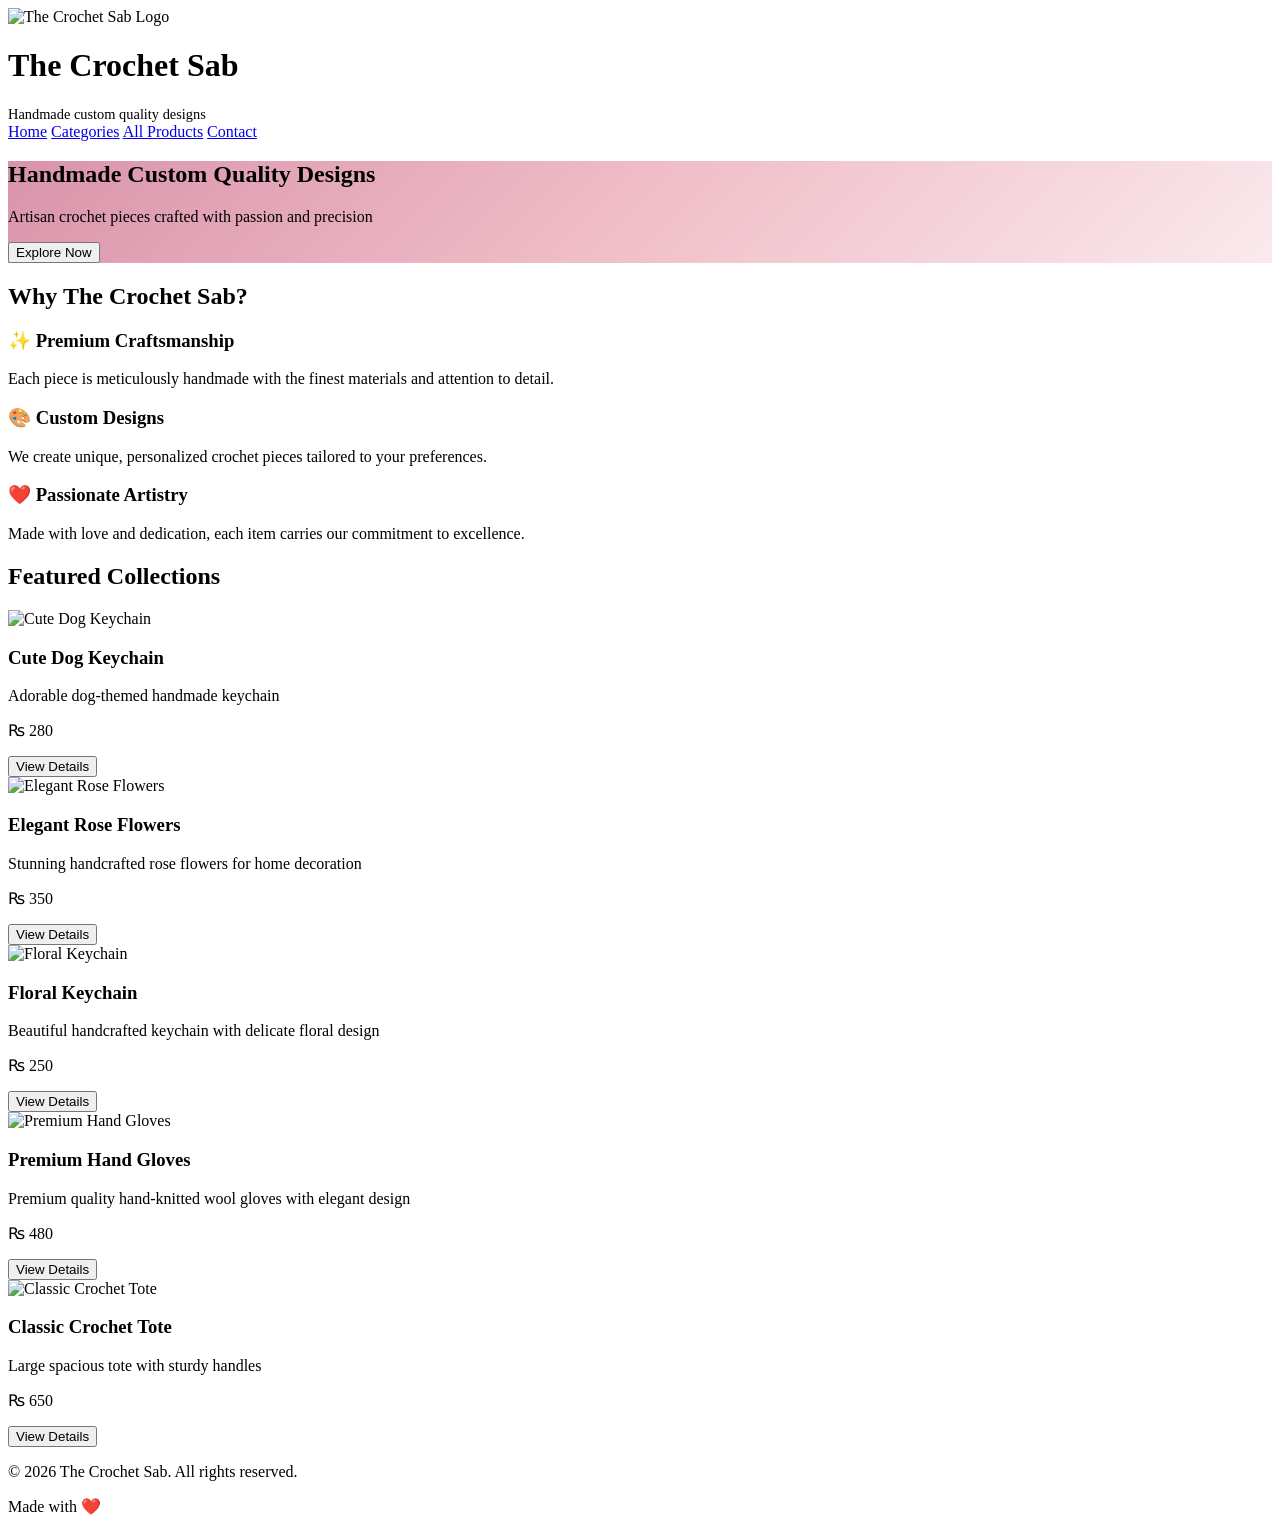
==== index.html @ 87592395 "Add files via upload" ====
<!DOCTYPE html>
<html lang="en">
<head>
  <meta charset="UTF-8">
  <meta name="viewport" content="width=device-width, initial-scale=1.0">
  <title>The Crochet Sab - Handmade Custom Quality Designs</title>
  <link rel="stylesheet" href="css/style.css">
</head>
<body>
  <header>
    <div class="header-container">
      <div class="brand">
        <img src="images/logo/Logo2.png" alt="The Crochet Sab Logo" class="logo">
        <div>
          <h1>The Crochet Sab</h1>
          <p style="color: var(--white); font-size: 0.9em; margin: 0;">Handmade custom quality designs</p>
        </div>
      </div>
      <nav>
        <a href="index.html" class="active">Home</a>
        <a href="categories.html">Categories</a>
        <a href="products.html">All Products</a>
        <a href="contact.html">Contact</a>
      </nav>
    </div>
  </header>

  <section class="hero" style="background: linear-gradient(135deg, rgba(197, 90, 125, 0.65) 0%, rgba(232, 155, 171, 0.65) 50%, rgba(245, 212, 220, 0.5) 100%), url('images/banners/hero-banner.png') center/cover; background-size: cover; background-position: center;">
    <h2>Handmade Custom Quality Designs</h2>
    <p>Artisan crochet pieces crafted with passion and precision</p>
    <button class="cta-button">Explore Now</button>
  </section>

  <section class="about">
    <h2>Why The Crochet Sab?</h2>
    <div class="about-content">
      <div class="about-item">
        <h3>✨ Premium Craftsmanship</h3>
        <p>Each piece is meticulously handmade with the finest materials and attention to detail.</p>
      </div>
      <div class="about-item">
        <h3>🎨 Custom Designs</h3>
        <p>We create unique, personalized crochet pieces tailored to your preferences.</p>
      </div>
      <div class="about-item">
        <h3>❤️ Passionate Artistry</h3>
        <p>Made with love and dedication, each item carries our commitment to excellence.</p>
      </div>
    </div>
  </section>

  <section class="products-section">
    <h2 class="section-title">Featured Collections</h2>
    <div class="product-grid">
      <div class="product">
        <div class="product-image">
          <img src="images/keychains/Keychain 1 Dog (1).png" alt="Cute Dog Keychain">
        </div>
        <div class="product-info">
          <h3>Cute Dog Keychain</h3>
          <p class="product-description">Adorable dog-themed handmade keychain</p>
          <p class="price">₨ 280</p>
          <button class="buy-button">View Details</button>
        </div>
      </div>

      <div class="product">
        <div class="product-image">
          <img src="images/home-decor/Floral Rose Gifts (1).png" alt="Elegant Rose Flowers">
        </div>
        <div class="product-info">
          <h3>Elegant Rose Flowers</h3>
          <p class="product-description">Stunning handcrafted rose flowers for home decoration</p>
          <p class="price">₨ 350</p>
          <button class="buy-button">View Details</button>
        </div>
      </div>

      <div class="product">
        <div class="product-image">
          <img src="images/keychains/Floral Keychain Logo.png" alt="Floral Keychain">
        </div>
        <div class="product-info">
          <h3>Floral Keychain</h3>
          <p class="product-description">Beautiful handcrafted keychain with delicate floral design</p>
          <p class="price">₨ 250</p>
          <button class="buy-button">View Details</button>
        </div>
      </div>

      <div class="product">
        <div class="product-image">
          <img src="images/wearables/Hand Gloves 1 (1).png" alt="Premium Hand Gloves">
        </div>
        <div class="product-info">
          <h3>Premium Hand Gloves</h3>
          <p class="product-description">Premium quality hand-knitted wool gloves with elegant design</p>
          <p class="price">₨ 480</p>
          <button class="buy-button">View Details</button>
        </div>
      </div>

      <div class="product">
        <div class="product-image">
          <img src="images/products/[Artistly Design]-019cb466-c0dc-7245-b381-0149d556fff7.png" alt="Classic Crochet Tote">
        </div>
        <div class="product-info">
          <h3>Classic Crochet Tote</h3>
          <p class="product-description">Large spacious tote with sturdy handles</p>
          <p class="price">₨ 650</p>
          <button class="buy-button">View Details</button>
        </div>
      </div>
    </div>
  </section>

  <footer>
    <p>&copy; 2026 The Crochet Sab. All rights reserved.</p>
    <p>Made with ❤️</p>
  </footer>

  <script>
    document.querySelector('.cta-button').addEventListener('click', function() {
      window.location.href = 'categories.html';
    });

    document.querySelectorAll('.buy-button').forEach(button => {
      button.addEventListener('click', function() {
        const productName = this.parentElement.querySelector('h3').textContent;
        window.location.href = 'product-detail.html?product=' + productName.replace(/\s+/g, '-').toLowerCase();
      });
    });
  </script>
</body>
</html>
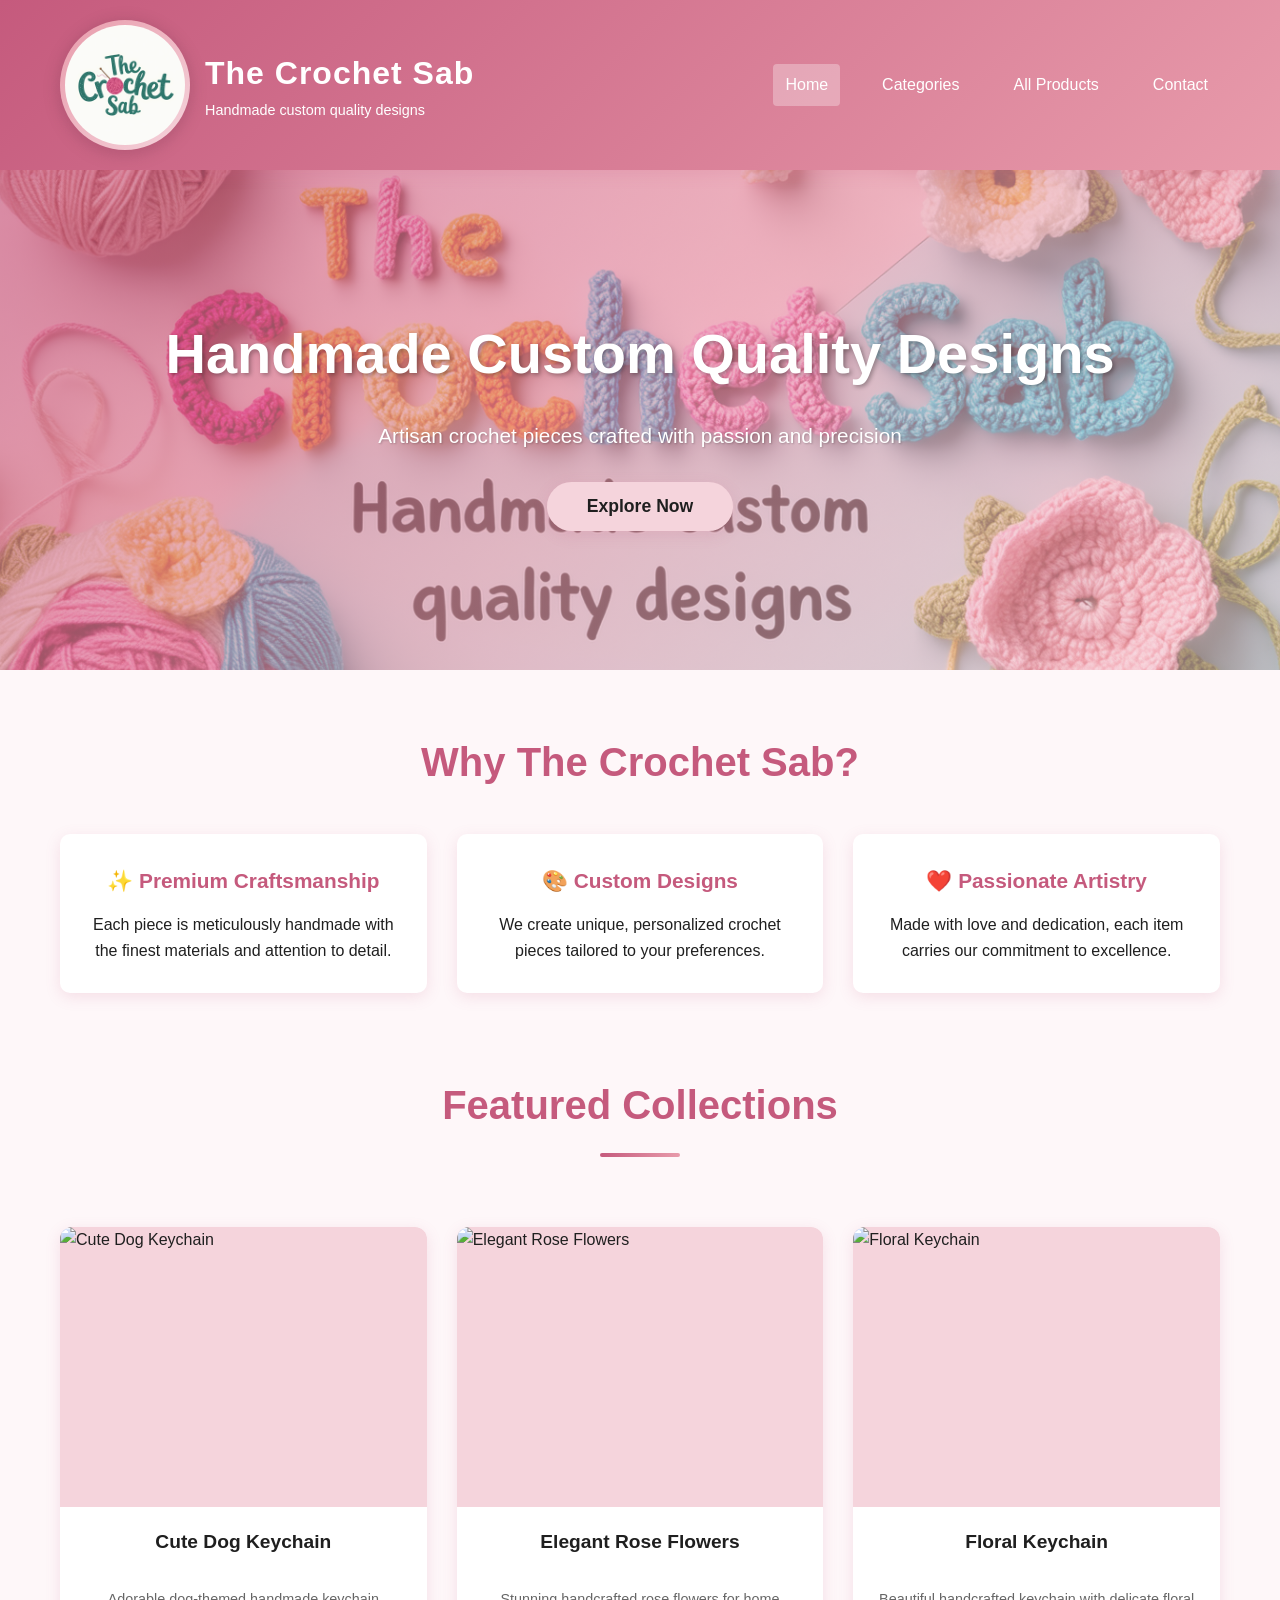
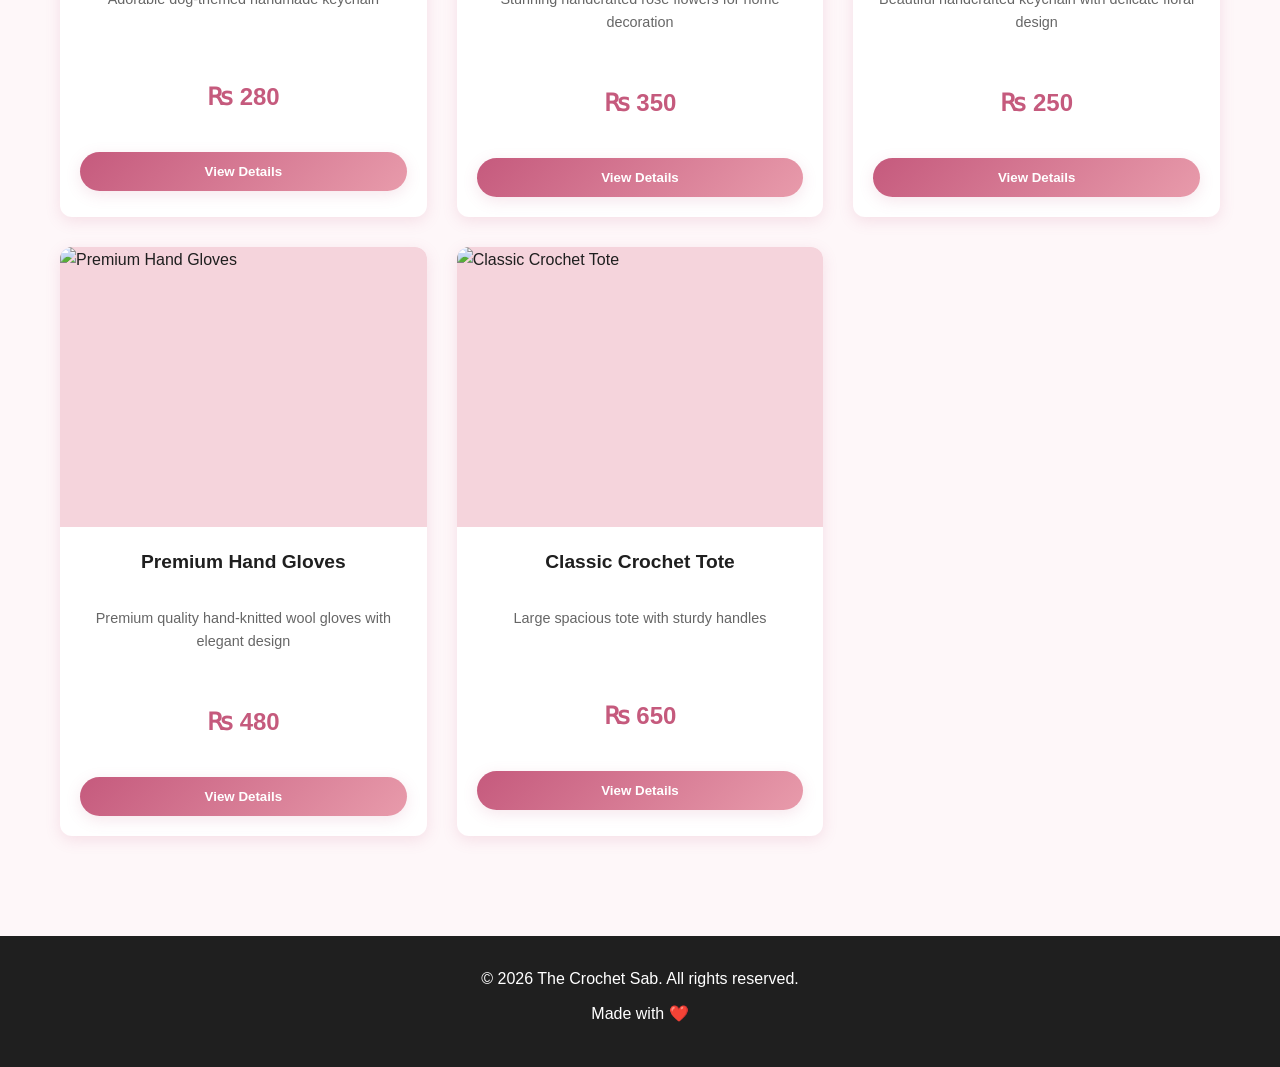
==== commit 4b2dc9c2: "Update index.html" ====
--- a/index.html
+++ b/index.html
@@ -132,4 +132,5 @@
     });
   </script>
 </body>
-</html>+
+</html>
--- a/css/style.css
+++ b/css/style.css
@@ -0,0 +1,820 @@
+* {
+  margin: 0;
+  padding: 0;
+  box-sizing: border-box;
+}
+
+:root {
+  --primary-color: #C55A7D;
+  --secondary-color: #E89BAB;
+  --accent-color: #F5D4DC;
+  --dark-text: #1F1F1F;
+  --light-bg: #FEF7F9;
+  --white: #FFFFFF;
+  --shadow: 0 4px 15px rgba(197, 90, 125, 0.15);
+  --shadow-hover: 0 8px 25px rgba(197, 90, 125, 0.25);
+}
+
+body {
+  font-family: 'Segoe UI', Tahoma, Geneva, Verdana, sans-serif;
+  line-height: 1.6;
+  color: var(--dark-text);
+  background-color: var(--light-bg);
+}
+
+/* HEADER & NAVIGATION */
+header {
+  background: linear-gradient(135deg, var(--primary-color) 0%, var(--secondary-color) 100%);
+  color: var(--white);
+  padding: 20px 0;
+  position: sticky;
+  top: 0;
+  z-index: 100;
+  box-shadow: var(--shadow);
+}
+
+.header-container {
+  max-width: 1200px;
+  margin: 0 auto;
+  padding: 0 20px;
+  display: flex;
+  justify-content: space-between;
+  align-items: center;
+}
+
+header h1 {
+  font-size: 2em;
+  font-weight: 700;
+  letter-spacing: 1px;
+}
+
+header .logo {
+  height: 130px;
+  width: 130px;
+  margin-right: 15px;
+  background: linear-gradient(135deg, var(--secondary-color), #F5D4DC);
+  box-shadow: 0 4px 12px rgba(197, 90, 125, 0.3);
+  border-radius: 50%;
+  padding: 5px;
+  filter: drop-shadow(0 2px 8px rgba(0, 0, 0, 0.15));
+  transition: all 0.3s ease;
+  object-fit: cover;
+}
+
+header .logo:hover {
+  transform: scale(1.1);
+  box-shadow: 0 6px 16px rgba(197, 90, 125, 0.4);
+}
+
+header .brand {
+  display: flex;
+  align-items: center;
+}
+
+nav {
+  display: flex;
+  gap: 30px;
+}
+
+nav a {
+  color: var(--white);
+  text-decoration: none;
+  font-weight: 500;
+  padding: 8px 12px;
+  border-radius: 4px;
+  transition: all 0.3s ease;
+  position: relative;
+}
+
+nav a:hover {
+  background-color: rgba(255, 255, 255, 0.2);
+  transform: translateY(-2px);
+}
+
+nav a::after {
+  content: '';
+  position: absolute;
+  bottom: -5px;
+  left: 0;
+  width: 0;
+  height: 2px;
+  background-color: var(--accent-color);
+  transition: width 0.3s ease;
+}
+
+nav a:hover::after {
+  width: 100%;
+}
+
+nav a.active {
+  background-color: rgba(255, 255, 255, 0.3);
+}
+
+/* HERO SECTION */
+.hero {
+  background: linear-gradient(135deg, rgba(197, 90, 125, 0.65) 0%, rgba(232, 155, 171, 0.65) 50%, rgba(245, 212, 220, 0.5) 100%), 
+              url('images/banners/hero section.png') center/cover;
+  background-size: cover;
+  background-position: center;
+  background-attachment: fixed;
+  color: var(--white);
+  text-align: center;
+  padding: 120px 20px;
+  min-height: 500px;
+  display: flex;
+  flex-direction: column;
+  justify-content: center;
+  align-items: center;
+  position: relative;
+}
+
+.hero h2 {
+  font-size: 3.5em;
+  margin-bottom: 20px;
+  font-weight: 700;
+  text-shadow: 2px 2px 4px rgba(0, 0, 0, 0.3);
+}
+
+.hero p {
+  font-size: 1.3em;
+  margin-bottom: 30px;
+  max-width: 600px;
+  text-shadow: 1px 1px 2px rgba(0, 0, 0, 0.2);
+}
+
+.cta-button {
+  background-color: var(--accent-color);
+  color: var(--dark-text);
+  padding: 14px 40px;
+  font-size: 1.1em;
+  border: none;
+  border-radius: 50px;
+  cursor: pointer;
+  font-weight: 600;
+  transition: all 0.3s ease;
+  box-shadow: var(--shadow);
+}
+
+.cta-button:hover {
+  background-color: var(--white);
+  transform: translateY(-3px);
+  box-shadow: var(--shadow-hover);
+}
+
+/* ABOUT SECTION */
+.about {
+  max-width: 1200px;
+  margin: 60px auto;
+  padding: 0 20px;
+  text-align: center;
+}
+
+.about h2 {
+  font-size: 2.5em;
+  margin-bottom: 30px;
+  color: var(--primary-color);
+}
+
+.about-content {
+  display: grid;
+  grid-template-columns: repeat(auto-fit, minmax(250px, 1fr));
+  gap: 30px;
+  margin-top: 40px;
+}
+
+.about-item {
+  padding: 30px;
+  background: var(--white);
+  border-radius: 10px;
+  box-shadow: var(--shadow);
+  transition: transform 0.3s ease;
+}
+
+.about-item:hover {
+  transform: translateY(-5px);
+  box-shadow: var(--shadow-hover);
+}
+
+.about-item h3 {
+  color: var(--primary-color);
+  margin-bottom: 15px;
+  font-size: 1.3em;
+}
+
+/* PRODUCT SECTION */
+.products-section {
+  max-width: 1200px;
+  margin: 80px auto;
+  padding: 0 20px;
+}
+
+.section-title {
+  font-size: 2.5em;
+  text-align: center;
+  margin-bottom: 50px;
+  color: var(--primary-color);
+  position: relative;
+  padding-bottom: 20px;
+}
+
+.section-title::after {
+  content: '';
+  position: absolute;
+  bottom: 0;
+  left: 50%;
+  transform: translateX(-50%);
+  width: 80px;
+  height: 4px;
+  background: linear-gradient(90deg, var(--primary-color), var(--secondary-color));
+  border-radius: 2px;
+}
+
+.product-grid {
+  display: grid;
+  grid-template-columns: repeat(auto-fill, minmax(280px, 1fr));
+  gap: 30px;
+  padding: 20px 0;
+}
+
+.product {
+  background: var(--white);
+  border-radius: 12px;
+  overflow: hidden;
+  box-shadow: var(--shadow);
+  transition: all 0.3s ease;
+  cursor: pointer;
+}
+
+.product:hover {
+  transform: translateY(-10px);
+  box-shadow: var(--shadow-hover);
+}
+
+.product-image {
+  width: 100%;
+  height: 280px;
+  overflow: hidden;
+  background: var(--accent-color);
+  display: flex;
+  align-items: center;
+  justify-content: center;
+}
+
+.product img {
+  width: 100%;
+  height: 100%;
+  object-fit: cover;
+  transition: transform 0.3s ease;
+}
+
+.product:hover img {
+  transform: scale(1.1);
+}
+
+.product-info {
+  padding: 20px;
+  text-align: center;
+}
+
+.product h3 {
+  font-size: 1.2em;
+  margin-bottom: 10px;
+  color: var(--dark-text);
+}
+
+.product-description {
+  color: #666;
+  font-size: 0.9em;
+  margin-bottom: 15px;
+  min-height: 40px;
+}
+
+.price {
+  font-size: 1.5em;
+  color: var(--primary-color);
+  font-weight: 700;
+  margin: 15px 0;
+}
+
+.buy-button {
+  background: linear-gradient(135deg, var(--primary-color), var(--secondary-color));
+  color: var(--white);
+  padding: 12px 30px;
+  border: none;
+  border-radius: 25px;
+  cursor: pointer;
+  font-weight: 600;
+  transition: all 0.3s ease;
+  box-shadow: var(--shadow);
+  width: 100%;
+}
+
+.buy-button:hover {
+  transform: translateY(-2px);
+  box-shadow: var(--shadow-hover);
+  background: linear-gradient(135deg, #7a3d78, #c596cd);
+}
+
+/* CONTACT BANNER */
+.contact-banner {
+  background: linear-gradient(135deg, rgba(197, 90, 125, 0.65) 0%, rgba(232, 155, 171, 0.65) 50%, rgba(245, 212, 220, 0.5) 100%), 
+              url('images/banners/contact-banner.png') center/cover;
+  background-size: cover;
+  background-position: center;
+  background-attachment: fixed;
+  color: var(--white);
+  text-align: center;
+  padding: 100px 20px;
+  min-height: 350px;
+  display: flex;
+  flex-direction: column;
+  justify-content: center;
+  align-items: center;
+}
+
+.contact-banner h2 {
+  font-size: 3em;
+  margin-bottom: 15px;
+  font-weight: 700;
+  text-shadow: 2px 2px 4px rgba(0, 0, 0, 0.3);
+}
+
+.contact-banner p {
+  font-size: 1.2em;
+  max-width: 600px;
+  text-shadow: 1px 1px 2px rgba(0, 0, 0, 0.2);
+}
+
+/* CONTACT SECTION */
+.contact-section {
+  background: linear-gradient(135deg, var(--primary-color), var(--secondary-color));
+  color: var(--white);
+  padding: 80px 20px;
+  text-align: center;
+}
+
+.contact-content {
+  max-width: 800px;
+  margin: 0 auto;
+}
+
+.contact-section h2 {
+  font-size: 2.5em;
+  margin-bottom: 40px;
+}
+
+.contact-info {
+  display: grid;
+  grid-template-columns: repeat(auto-fit, minmax(200px, 1fr));
+  gap: 30px;
+  margin: 40px 0;
+}
+
+.contact-item {
+  background: rgba(255, 255, 255, 0.1);
+  padding: 30px;
+  border-radius: 10px;
+  backdrop-filter: blur(10px);
+  transition: all 0.3s ease;
+}
+
+.contact-item:hover {
+  background: rgba(255, 255, 255, 0.2);
+  transform: translateY(-5px);
+}
+
+.contact-item h3 {
+  margin-bottom: 10px;
+  font-size: 1.2em;
+}
+
+.contact-item p {
+  font-size: 0.95em;
+  word-break: break-all;
+}
+
+.contact-form {
+  background: var(--white);
+  padding: 30px;
+  border-radius: 10px;
+  max-width: 500px;
+  margin: 30px auto 0;
+  color: var(--dark-text);
+}
+
+.form-group {
+  margin-bottom: 20px;
+  text-align: left;
+}
+
+.form-group label {
+  display: block;
+  margin-bottom: 8px;
+  font-weight: 600;
+  color: var(--primary-color);
+}
+
+.form-group input,
+.form-group textarea {
+  width: 100%;
+  padding: 12px;
+  border: 1px solid #ddd;
+  border-radius: 6px;
+  font-family: inherit;
+  resize: vertical;
+}
+
+.form-group input:focus,
+.form-group textarea:focus {
+  outline: none;
+  border-color: var(--primary-color);
+  box-shadow: 0 0 0 3px rgba(139, 71, 137, 0.1);
+}
+
+/* FOOTER */
+footer {
+  background: var(--dark-text);
+  color: var(--white);
+  text-align: center;
+  padding: 30px 20px;
+  margin-top: 60px;
+}
+
+footer p {
+  margin-bottom: 10px;
+}
+
+.social-links {
+  margin-top: 20px;
+  display: flex;
+  justify-content: center;
+  gap: 20px;
+}
+
+.social-links a {
+  color: var(--white);
+  text-decoration: none;
+  transition: color 0.3s ease;
+}
+
+.social-links a:hover {
+  color: var(--secondary-color);
+}
+
+/* RESPONSIVE */
+@media (max-width: 768px) {
+  header h1 {
+    font-size: 1.5em;
+  }
+
+  nav {
+    flex-direction: column;
+    gap: 10px;
+  }
+
+  .hero h2 {
+    font-size: 2em;
+  }
+
+  .hero p {
+    font-size: 1em;
+  }
+
+  .section-title {
+    font-size: 1.8em;
+  }
+
+  .product-grid {
+    grid-template-columns: repeat(auto-fill, minmax(200px, 1fr));
+    gap: 20px;
+  }
+
+  .about-content {
+    grid-template-columns: 1fr;
+  }
+}
+
+/* CATEGORIES */
+.categories-grid {
+  display: grid;
+  grid-template-columns: repeat(auto-fit, minmax(250px, 1fr));
+  gap: 30px;
+  padding: 20px 0;
+}
+
+.category-card {
+  background: var(--white);
+  border-radius: 15px;
+  overflow: hidden;
+  box-shadow: var(--shadow);
+  transition: all 0.4s cubic-bezier(0.4, 0, 0.2, 1);
+  cursor: pointer;
+  text-decoration: none;
+  color: inherit;
+  display: flex;
+  flex-direction: column;
+  height: 100%;
+  border: 2px solid transparent;
+}
+
+.category-card:hover {
+  transform: translateY(-12px) scale(1.02);
+  box-shadow: var(--shadow-hover);
+  border-color: var(--secondary-color);
+}
+
+.category-image {
+  width: 100%;
+  height: 280px;
+  background: linear-gradient(135deg, rgba(197, 90, 125, 0.1), rgba(232, 155, 171, 0.1));
+  display: flex;
+  align-items: center;
+  justify-content: center;
+  overflow: hidden;
+  position: relative;
+}
+
+.category-image::before {
+  content: '';
+  position: absolute;
+  top: 0;
+  left: 0;
+  right: 0;
+  bottom: 0;
+  background: linear-gradient(135deg, rgba(197, 90, 125, 0.05) 0%, rgba(232, 155, 171, 0.05) 100%);
+  z-index: 1;
+  pointer-events: none;
+  transition: opacity 0.4s ease;
+}
+
+.category-card:hover .category-image::before {
+  opacity: 0;
+}
+
+.category-image img {
+  width: 100%;
+  height: 100%;
+  object-fit: contain;
+  padding: 15px;
+  transition: transform 0.4s cubic-bezier(0.4, 0, 0.2, 1);
+  z-index: 2;
+}
+
+.category-card:hover .category-image img {
+  transform: scale(1.12) rotate(2deg);
+}
+
+.category-info {
+  padding: 25px 20px;
+  text-align: center;
+  flex: 1;
+  display: flex;
+  flex-direction: column;
+  justify-content: center;
+  background: linear-gradient(to bottom, var(--white) 0%, var(--light-bg) 100%);
+}
+
+.category-card h3 {
+  font-size: 1.4em;
+  color: var(--primary-color);
+  margin-bottom: 12px;
+  font-weight: 700;
+  letter-spacing: 0.5px;
+}
+
+.category-card p {
+  color: #666;
+  font-size: 0.95em;
+  line-height: 1.6;
+  transition: color 0.3s ease;
+}
+
+.category-card:hover p {
+  color: var(--primary-color);
+}
+
+/* PRODUCT DETAIL PAGE */
+.product-detail {
+  max-width: 1200px;
+  margin: 60px auto;
+  padding: 0 20px;
+  display: grid;
+  grid-template-columns: 1fr 1fr;
+  gap: 50px;
+  align-items: start;
+}
+
+.product-gallery {
+  display: flex;
+  flex-direction: column;
+  gap: 15px;
+}
+
+.gallery-main {
+  width: 100%;
+  height: 500px;
+  border-radius: 12px;
+  overflow: hidden;
+  background: var(--light-bg);
+  display: flex;
+  align-items: center;
+  justify-content: center;
+}
+
+.gallery-main img {
+  width: 100%;
+  height: 100%;
+  object-fit: cover;
+}
+
+.gallery-thumbnails {
+  display: grid;
+  grid-template-columns: repeat(4, 1fr);
+  gap: 10px;
+}
+
+.thumbnail {
+  width: 100%;
+  height: 120px;
+  border-radius: 8px;
+  overflow: hidden;
+  cursor: pointer;
+  border: 2px solid transparent;
+  transition: all 0.3s ease;
+}
+
+.thumbnail img {
+  width: 100%;
+  height: 100%;
+  object-fit: cover;
+}
+
+.thumbnail:hover {
+  border-color: var(--primary-color);
+}
+
+.product-info {
+  display: flex;
+  flex-direction: column;
+  gap: 20px;
+}
+
+.product-detail h1 {
+  font-size: 2.5em;
+  color: var(--primary-color);
+  line-height: 1.2;
+}
+
+.product-category {
+  display: inline-block;
+  background: var(--accent-color);
+  color: var(--primary-color);
+  padding: 8px 16px;
+  border-radius: 20px;
+  font-size: 0.9em;
+  font-weight: 600;
+  width: fit-content;
+}
+
+.product-detail .price {
+  font-size: 2em;
+  color: var(--primary-color);
+  font-weight: 700;
+}
+
+.product-detail-description {
+  font-size: 1.1em;
+  line-height: 1.8;
+  color: #555;
+}
+
+.product-features {
+  background: var(--light-bg);
+  padding: 20px;
+  border-radius: 8px;
+  border-left: 4px solid var(--primary-color);
+}
+
+.product-features h3 {
+  color: var(--primary-color);
+  margin-bottom: 15px;
+}
+
+.product-features ul {
+  list-style: none;
+  padding: 0;
+}
+
+.product-features li {
+  padding: 8px 0;
+  border-bottom: 1px solid #ddd;
+}
+
+.product-features li:last-child {
+  border-bottom: none;
+}
+
+.product-features li:before {
+  content: "✓ ";
+  color: var(--primary-color);
+  font-weight: bold;
+  margin-right: 10px;
+}
+
+.add-to-cart {
+  display: flex;
+  gap: 10px;
+  align-items: center;
+}
+
+.quantity-selector {
+  display: flex;
+  align-items: center;
+  gap: 10px;
+  border: 1px solid #ddd;
+  border-radius: 6px;
+  padding: 8px;
+}
+
+.quantity-selector button {
+  background: none;
+  border: none;
+  font-size: 1.2em;
+  cursor: pointer;
+  color: var(--primary-color);
+}
+
+.quantity-selector input {
+  width: 50px;
+  text-align: center;
+  border: none;
+  font-size: 1em;
+}
+
+.add-to-cart .buy-button {
+  flex: 1;
+  padding: 15px;
+  font-size: 1.1em;
+}
+
+.breadcrumb {
+  margin-bottom: 30px;
+  padding: 15px 0;
+  border-bottom: 1px solid #ddd;
+}
+
+.breadcrumb a {
+  color: var(--primary-color);
+  text-decoration: none;
+  transition: color 0.3s;
+}
+
+.breadcrumb a:hover {
+  text-decoration: underline;
+}
+
+.breadcrumb span {
+  color: #999;
+  margin: 0 10px;
+}
+
+.related-products {
+  max-width: 1200px;
+  margin: 80px auto;
+  padding: 0 20px;
+}
+
+.related-products h2 {
+  font-size: 2.5em;
+  text-align: center;
+  margin-bottom: 50px;
+  color: var(--primary-color);
+}
+
+@media (max-width: 768px) {
+  .product-detail {
+    grid-template-columns: 1fr;
+    gap: 30px;
+  }
+
+  .product-detail h1 {
+    font-size: 1.8em;
+  }
+
+  .gallery-main {
+    height: 300px;
+  }
+
+  .gallery-thumbnails {
+    grid-template-columns: repeat(3, 1fr);
+  }
+
+  .add-to-cart {
+    flex-direction: column;
+  }
+
+  .quantity-selector {
+    width: 100%;
+    justify-content: center;
+  }
+}
